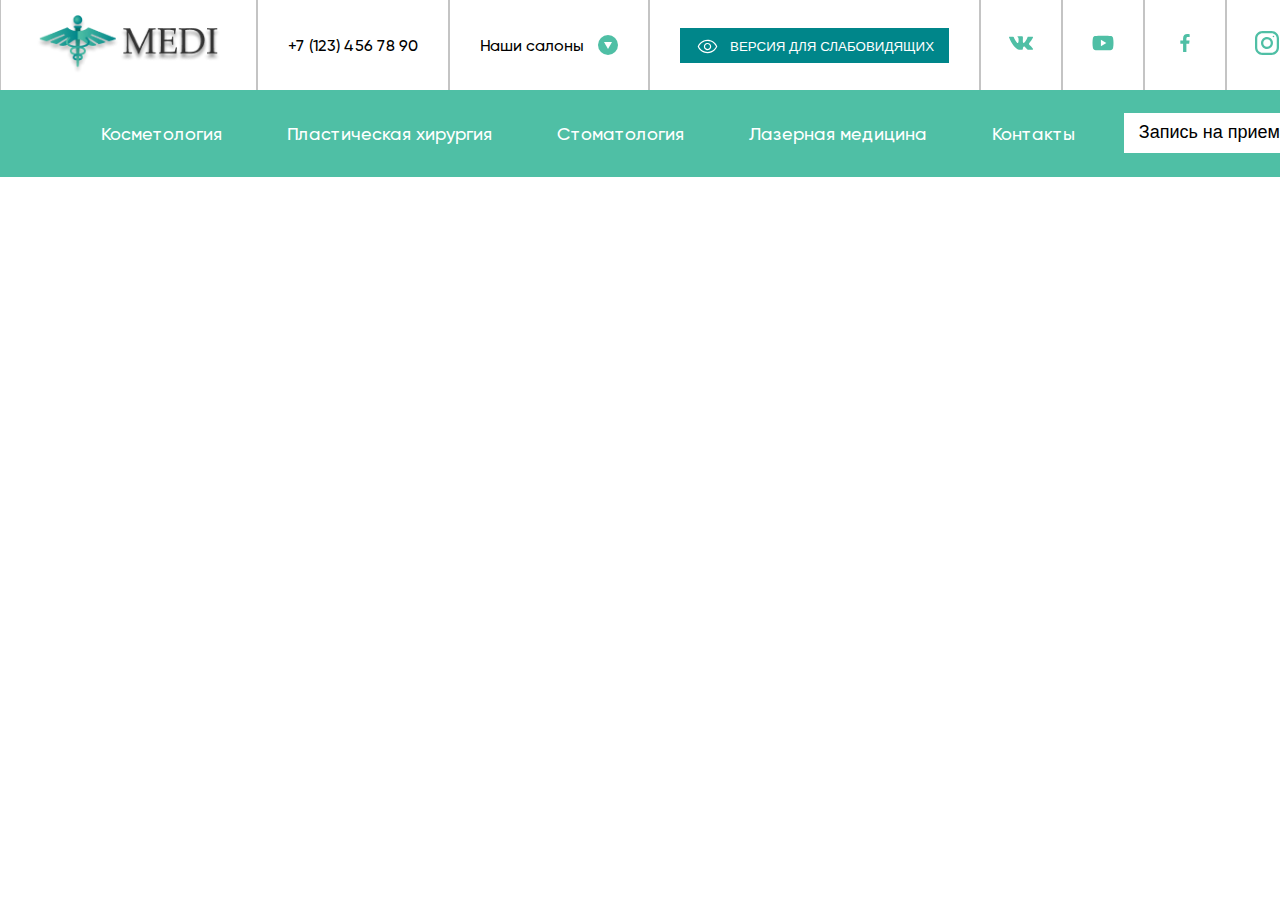
==== index.html @ acc32a77 "nav-bar" ====
<!DOCTYPE html>
<html lang="en">

<head>
  <meta charset="UTF-8">
  <meta http-equiv="X-UA-Compatible" content="IE=edge">
  <meta name="viewport" content="width=device-width, initial-scale=1.0">
  <title>Medi</title>
  <link rel="stylesheet" href="./css/style.css">
  <link rel="stylesheet" href="./css/fonts.css">
</head>

<body>
  <header class="header">
    <div class="container">
      <img src="./img/logo.png" alt="medi-logo" class="logo">
    </div>
    <div class="container contacts">
      <p class="text-header">+7 (123) 456 78 90</p>
    </div>
    <div class="container loc ">
      <p class="text-header"><a href="#"> Наши салоны</a></p>
      <div class="location-contatiner">
        <!-- <img src="./img/location.svg" alt="location" class="location" width="8" height="7"> -->
      </div>
    </div>
    <div class="container eye-helper">
      <button class="button-helper"> 
          <span class="button-text"> ВЕРСИЯ ДЛЯ СЛАБОВИДЯЩИХ</span>
        <img src="./img/eye.svg" alt="eye" class="eye" width="25px" height="17px">
      </button>
    </div>
    <div class="container social-club">
      <a href="#" class="social-link"> 
        <img src="./img/vk.svg" alt="vk-logo" class="vk">
      </a>
    </div>
    <div class="container social-club">
      <a href="#" class="social-link"><img src="./img/youtube.svg" alt="youtube-logo" class="youtube">
      </a>
    </div>
    <div class="container social-club">
    <a href="#" class="social-link"> 
      <img src="./img/facebook.svg" alt="facebook-logo" class="facebook">
    </a>
    </div>
    <div class="container social-club">
    <a href="#" class="social-link"> 
      <img src="./img/instagram.svg " alt="instagram-logo" class="instagram">
    </a>
    </div>
  </header>
  <!--header-->
  <main class="main">
    <section class="info-screen">
      <div class="nav">
        <ul class="nav-bar">
          <li class="nav-item"><a href="" >Косметология</a></li>
          <li class="nav-item"><a href="" >Пластическая хирургия</a></li>
          <li class="nav-item"><a href="" >Стоматология</a></li>
          <li class="nav-item"><a href="" >Лазерная медицина</a></li>
          <li class="nav-item"><a href="" >Контакты</a></li>
        </ul>
        <button class="btn btn-nav-text">Запись на прием</button>
      </div>
    </section>
  </main>
  <!--main-->
</body>
</html>
---- css/style.css ----
body {

  font-family: 'Gilroy-Medium', sans-serif;
  margin: 0 auto;
}

.header {
  display: flex;
  width: 1295px;
  padding: 0;
  margin: 0 auto;
  height: 90px;
}


.container {
  border-left: 1px solid #C4C4C4;
  border-right: 1px solid #C4C4C4;
  display: flex;
  align-items: center;
}

.logo {
  max-width: 185px;
  height: auto;
  margin: 17px 35px;
}

.contacts {
  display: flex;
  padding: 0 30px;
}

.loc {
  display: grid;
  grid-template-columns: 3fr 1fr;
  gap: 15px;
  padding: 0 30px;

}

.location-contatiner {
  border-radius: 50%;
  padding: 10px;
  width: 0;
  /* background-color:#4FBFA5; */
  background: url("../img/location.svg") no-repeat 50% 50%,
    #4FBFA5;
}

.button-helper {
  display: flex;
  align-items: center;
  background-color: #00868A;
  border: none;
  padding: 10px 15px;
  padding-bottom: 8px;
  margin: 0;
  cursor: pointer;
}

.eye-helper {
  padding: 0 30px;
}

.eye {
  order: -1;
  margin-right: 10px;
}

.social-club {
  padding: 0 28px;
}

.text-header {
  font-size: 16px;
  line-height: 19px;
  white-space: nowrap;
}

.button-text{
  color:white;
  white-space: nowrap;
}

.text-header a{
  text-decoration: none;
  color:black;
}
/*header-end*/


.info-screen{
    width:1295px;
    margin:0 auto;
}
.main{
  background-color: #4FBFA5;
}
.nav{
  display:flex;
  padding:0;
  justify-content: space-between;
  padding-top:23px;
  padding-bottom: 24px;
  align-items:center;
}

.nav-bar{
  display:flex;
margin:0;
  list-style: none;
}

.nav-item:not(:last-child){
  margin-right:65px;
}
.nav-item:first-child {
  margin-left: 61px;
}

.nav-item  a{
  text-decoration: none;
  font-size: 18px;
  line-height: 150%;
  color:white;
}

.btn{
  border:none;
  background-color:white;
  cursor: pointer;
}
.btn-nav-text{
  font-size: 18px;
  line-height: 21px;
  color:black;
  padding: 10px 15px;
  padding-top:9px;
}
---- css/fonts.css ----
@font-face {
  font-family: 'Gilroy-Medium';
  src: url('../fonts/GilroyMedium/gilroy-medium.eot');
  /* IE 9 Compatibility Mode */
  src: url('../fonts/GilroyMedium/gilroy-medium.eot?#iefix') format('embedded-opentype'),
    /* IE < 9 */
    url('../fonts/GilroyMedium/gilroy-medium.woff2') format('woff2'),
    /* Super Modern Browsers */
    url('../fonts/GilroyMedium/gilroy-medium.woff') format('woff'),
    /* Firefox >= 3.6, any other modern browser */
    url('../fonts/GilroyMedium/gilroy-medium.ttf') format('truetype'),
    /* Safari, Android, iOS */
    url('../fonts/GilroyMedium/gilroy-medium.svg#gilroy-medium') format('svg');
  /* Chrome < 4, Legacy iOS */
  font-weight: 500;
    font-style: normal;

}

@font-face {
  font-family: 'Gilroy-Bold';
  src: url('../fonts/GilroyBold/gilroy-bold.eot');
  /* IE 9 Compatibility Mode */
  src: url('../fonts/GilroyBold.eot?#iefix') format('embedded-opentype'),
    /* IE < 9 */
    url('../fonts/GilroyBold/gilroy-bold.woff2') format('woff2'),
    /* Super Modern Browsers */
    url('../fonts/GilroyBold/gilroy-bold.woff') format('woff'),
    /* Firefox >= 3.6, any other modern browser */
    url('../fonts/GilroyBold/gilroy-bold.ttf') format('truetype'),
    /* Safari, Android, iOS */
    url('../fonts/GilroyBold/gilroy-bold.svg#gilroy-bold') format('svg');
  /* Chrome < 4, Legacy iOS */
  font-weight: 700;
  font-style: normal;

}

@font-face {
  font-family: 'Gilroy-Regular';
  src: url('../fonts/GilroyRegular/gilroy-regular.eot');
  /* IE 9 Compatibility Mode */
  src: url('../fonts/GilroyRegular/gilroy-regular.eot?#iefix') format('embedded-opentype'),
    /* IE < 9 */
    url('../fonts/GilroyRegular/gilroy-regular.woff2') format('woff2'),
    /* Super Modern Browsers */
    url('../fonts/GilroyRegular/gilroy-regular.woff') format('woff'),
    /* Firefox >= 3.6, any other modern browser */
    url('../fonts/GilroyRegular/gilroy-regular.ttf') format('truetype'),
    /* Safari, Android, iOS */
    url('../fonts/GilroyRegular/gilroy-regular.svg#gilroy-regular') format('svg');
  /* Chrome < 4, Legacy iOS */
 
}
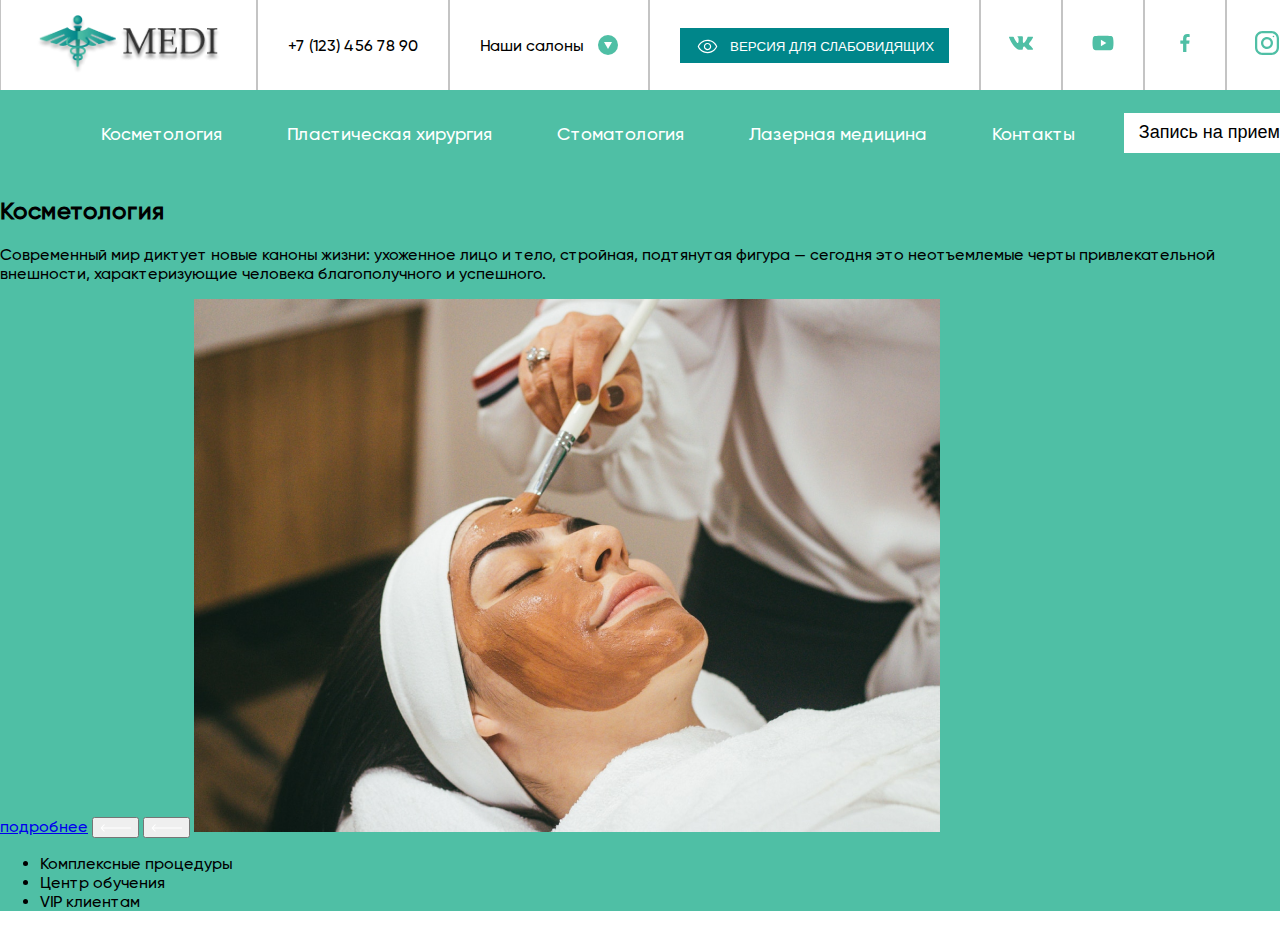
==== commit fa624de9: "разметка info" ====
--- a/index.html
+++ b/index.html
@@ -50,7 +50,7 @@
     </a>
     </div>
   </header>
-  <!--header-->
+  <!--/header-->
   <main class="main">
     <section class="info-screen">
       <div class="nav">
@@ -63,8 +63,31 @@
         </ul>
         <button class="btn btn-nav-text">Запись на прием</button>
       </div>
+      <!-- /nav -->
+      <div class="medi-info">
+        <h2 class="title">
+          Косметология
+        </h2>
+        <p class="medi-info-text">
+          Современный мир диктует новые каноны жизни: ухоженное лицо и тело, стройная, подтянутая фигура — сегодня это
+          неотъемлемые черты привлекательной внешности, характеризующие человека благополучного и успешного.
+        </p>
+        <a href="#" class="more-info">подробнее</a>
+        <button class="btn-next">
+          <img src="./img/arrow.svg" alt="" class="arrow">
+        </button>
+        <button class="btn-back">
+          <img src="./img/arrow.svg" alt="" class="arrow">
+        </button>
+        <img src="./img/services.png" alt="" class="services-logo">
+        <ul class="madi-info">
+          <li>Комплексные процедуры</li>
+          <li>Центр обучения</li>
+          <li>VIP клиентам</li>
+        </ul>
+      </div>
     </section>
   </main>
-  <!--main-->
+  <!--/main-->
 </body>
 </html>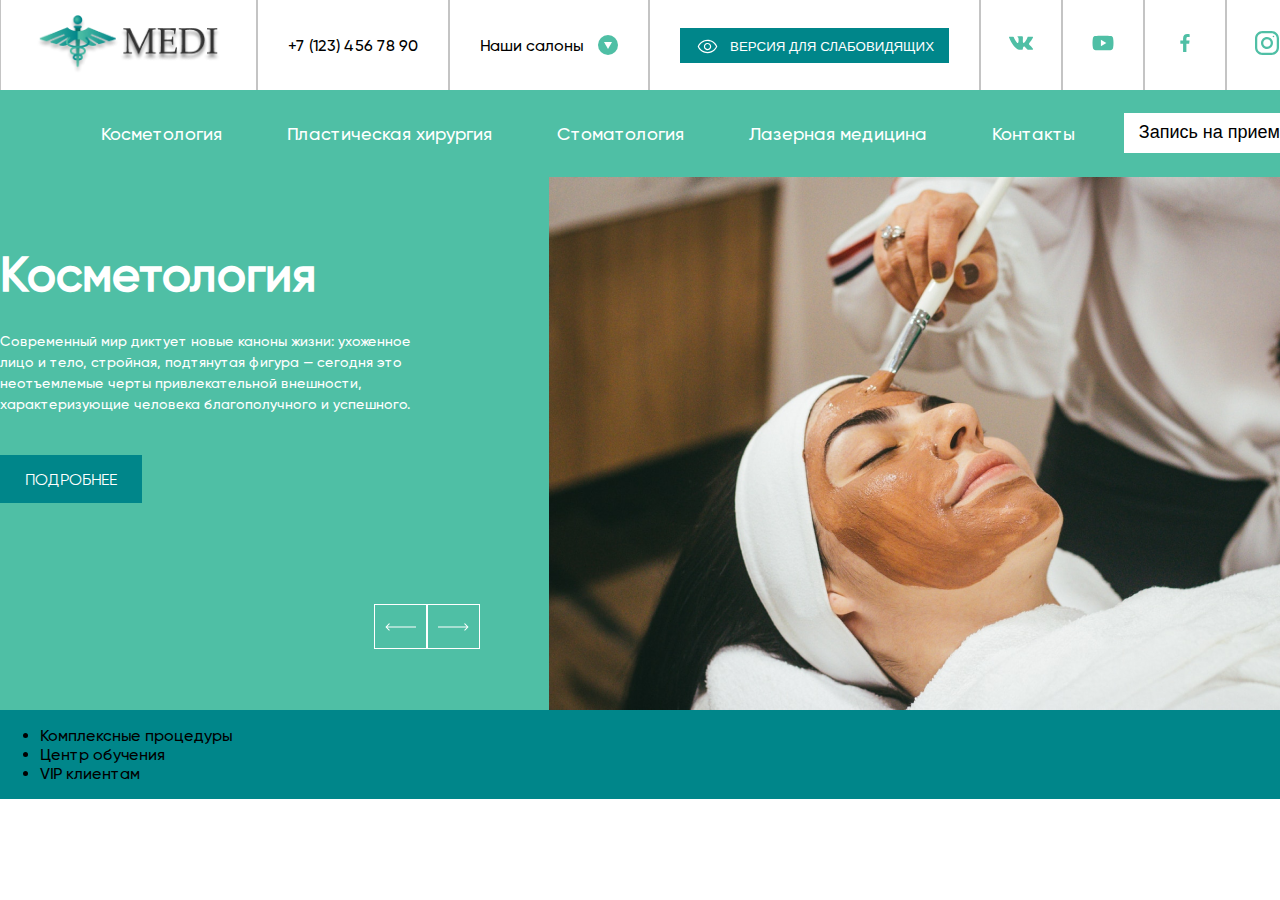
==== commit cc39256a: "main-info" ====
--- a/index.html
+++ b/index.html
@@ -65,26 +65,32 @@
       </div>
       <!-- /nav -->
       <div class="medi-info">
-        <h2 class="title">
+        <div class="medi-info-container">
+          <h2 class="title">
           Косметология
-        </h2>
-        <p class="medi-info-text">
-          Современный мир диктует новые каноны жизни: ухоженное лицо и тело, стройная, подтянутая фигура — сегодня это
-          неотъемлемые черты привлекательной внешности, характеризующие человека благополучного и успешного.
-        </p>
-        <a href="#" class="more-info">подробнее</a>
-        <button class="btn-next">
-          <img src="./img/arrow.svg" alt="" class="arrow">
-        </button>
-        <button class="btn-back">
-          <img src="./img/arrow.svg" alt="" class="arrow">
-        </button>
-        <img src="./img/services.png" alt="" class="services-logo">
-        <ul class="madi-info">
+          </h2>
+          <p class="medi-info-text">
+            Современный мир диктует новые каноны жизни: ухоженное лицо и тело, стройная, подтянутая фигура — сегодня это
+           неотъемлемые черты привлекательной внешности, характеризующие человека благополучного и успешного.
+          </p>
+         <a href="#" class="more-info">подробнее</a>
+          <button class="button btn-next">
+            <img src="./img/arrow.svg" alt="" class="next" >
+          </button>
+          <button class="button btn-back">
+            <img src="./img/arrow.svg" alt="" class="back">
+          </button>
+        </div>
+        <div class="img-container">
+         <img src="./img/services.png" alt="" class="services-logo">
+        </div>
+        <div class="about">
+        <ul class="info-list">
           <li>Комплексные процедуры</li>
           <li>Центр обучения</li>
           <li>VIP клиентам</li>
         </ul>
+        </div>
       </div>
     </section>
   </main>
--- a/css/style.css
+++ b/css/style.css
@@ -137,4 +137,67 @@
   color:black;
   padding: 10px 15px;
   padding-top:9px;
+}
+/* nav-end */
+.medi-info{
+display:grid;
+grid-template-columns: 5fr 7fr;
+column-gap: 0;
+}
+
+.medi-info-container{
+align-self: center;
+color:#fff;
+}
+.title {
+  font-size: 48px;
+  line-height: 150%; 
+  margin:0;
+  margin-bottom: 20px;
+}
+
+.medi-info-text{
+  margin: 0;
+  font-size: 14px;
+  line-height: 150%;
+  margin-bottom: 55px;
+  max-width: 416px;
+}
+
+.more-info{
+
+  text-transform:uppercase;
+  align-items: center;
+  padding: 15px 25px 14px;
+  background-color:#00868A;
+  text-decoration: none;
+  color:#fff;
+  font-family: 'Gilroy-Regular',
+    sans-serif;
+}
+.next{
+  transform: rotate(180deg);
+ 
+}
+
+.services-logo{
+float: right;
+ 
+}
+.about{
+  background-color: #00868A;
+  grid-column: span 2;
+}
+
+.button{
+  background-color:#4FBFA5;
+  border:1px solid white;
+  padding:14px 10px ;
+  float:right;
+  align-self:bottom;
+  margin-top:134px;
+}
+
+.btn-next {
+  margin-right: 60px;
 }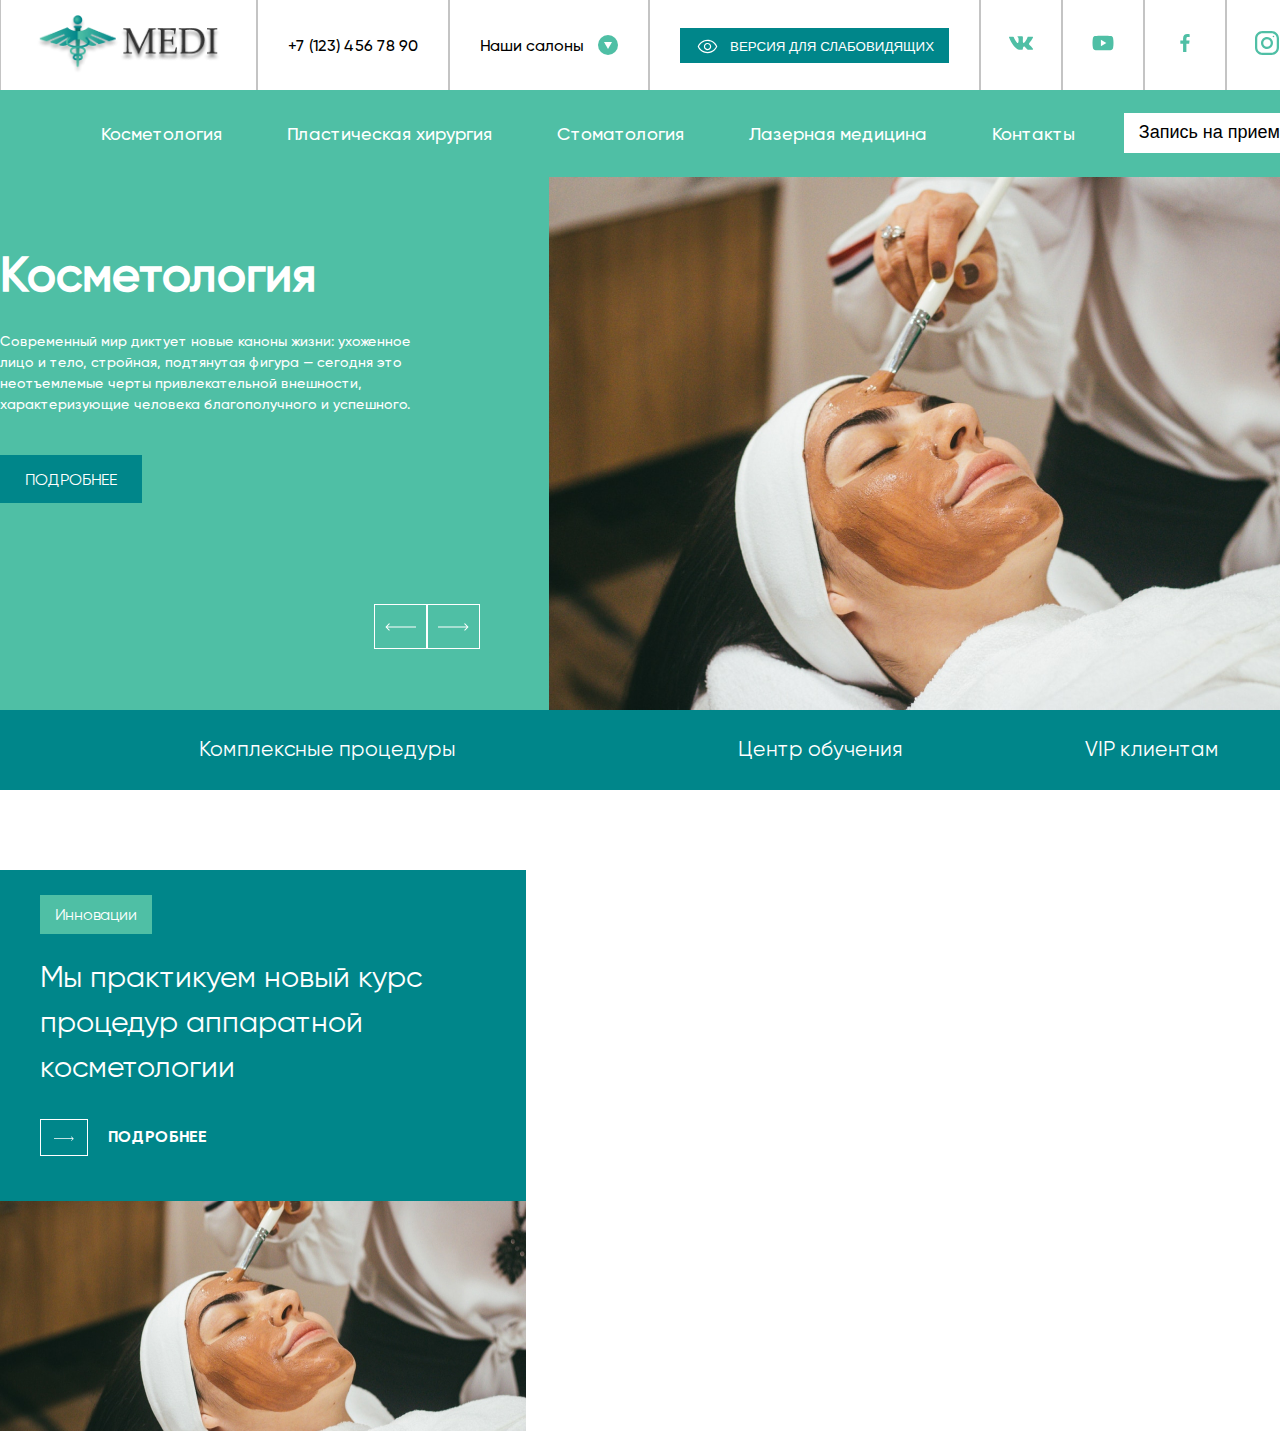
==== commit 9def712a: "inovation-block" ====
--- a/index.html
+++ b/index.html
@@ -85,12 +85,40 @@
          <img src="./img/services.png" alt="" class="services-logo">
         </div>
         <div class="about">
-        <ul class="info-list">
-          <li>Комплексные процедуры</li>
-          <li>Центр обучения</li>
-          <li>VIP клиентам</li>
-        </ul>
+        <div class="info-list procedure">
+          <a href=""> Комплексные процедуры</a>
         </div>
+        <div class="info-list learn">
+          <a href=""> Центр обучения</a>
+        </div>
+        <div class="info-list vip">
+          <a href=""> VIP клиентам</a>
+        </div>
+        </div>
+      </div>
+    </section>
+    <!--/inf-screen  -->
+    <section class="inovations-news">
+      <div class="inovations-container">
+        <div class="inovations">
+            <span class="sticker">Инновации</span>
+            <p>Мы практикуем новый курс процедур аппаратной косметологии</p>
+            <div class="more">
+            <button>
+                  <img src="./img/arrow.svg" alt="" class="next" width="20px">
+            </button>
+            <a href="">Подробнее</a>
+            </div>
+           <img src="./img/innovations.jpg" alt="services" class="img-service">
+         
+        </div>
+        <div class="sertificats">
+
+        </div>
+      </div>
+      <!-- /inv-container -->
+      <div class="news">
+
       </div>
     </section>
   </main>
--- a/css/style.css
+++ b/css/style.css
@@ -91,8 +91,8 @@
 
 
 .info-screen{
-    width:1295px;
-    margin:0 auto;
+  width:1295px;
+  margin:0 auto;
 }
 .main{
   background-color: #4FBFA5;
@@ -108,7 +108,7 @@
 
 .nav-bar{
   display:flex;
-margin:0;
+  margin:0;
   list-style: none;
 }
 
@@ -140,14 +140,14 @@
 }
 /* nav-end */
 .medi-info{
-display:grid;
-grid-template-columns: 5fr 7fr;
-column-gap: 0;
+  display:grid;
+  grid-template-columns: 5fr 7fr;
+  column-gap: 0;
 }
 
 .medi-info-container{
-align-self: center;
-color:#fff;
+  align-self: center;
+  color:#fff;
 }
 .title {
   font-size: 48px;
@@ -165,28 +165,21 @@
 }
 
 .more-info{
-
   text-transform:uppercase;
   align-items: center;
   padding: 15px 25px 14px;
   background-color:#00868A;
   text-decoration: none;
   color:#fff;
-  font-family: 'Gilroy-Regular',
-    sans-serif;
+  font-family: 'Gilroy-Regular',sans-serif;
 }
 .next{
   transform: rotate(180deg);
- 
+  
 }
 
 .services-logo{
-float: right;
- 
-}
-.about{
-  background-color: #00868A;
-  grid-column: span 2;
+  float: right;
 }
 
 .button{
@@ -196,8 +189,108 @@
   float:right;
   align-self:bottom;
   margin-top:134px;
+  cursor: pointer;
 }
 
 .btn-next {
   margin-right: 60px;
-}+}
+
+.about {
+  display: flex;
+  background-color: #00868A;
+  grid-column: span 2;
+  justify-content: space-between;
+}
+
+.procedure{
+  padding:24px 199px;
+}
+.learn{
+padding: 24px 83px;
+}
+
+.vip{
+padding: 24px 99px;
+}
+
+.info-list>a{
+  font-family: 'Gilroy-Regular',sans-serif;
+  white-space: nowrap;
+  font-size: 21px;
+  line-height: 150%;
+  color:#fff;
+  text-decoration: none;
+  cursor: pointer;
+}
+
+.info-list:hover{
+  
+  background-color:#4FBFA5;
+}
+/* /medi-info */
+
+.inovations-news{
+  background-color:#fff
+}
+
+.inovations-container{
+  width: 1295px;
+  margin: 0 auto;
+  padding-top: 80px;
+  display: flex;
+}
+
+.inovations{
+  background-color:#00868A;
+  display: block;
+  padding-top: 35px;
+  font-family: 'Gilroy-Regular',sans-serif;
+  max-width: 526px;
+  margin:0;
+ 
+}
+
+.sticker{
+  margin-top: 35px;
+  margin-left: 40px;
+  padding:10px 15px;
+  background-color:#4FBFA5;
+  color: white
+}
+.inovations>p{
+  max-width:485px;
+  color: white;
+  font-size: 30px;
+  line-height: 150%;
+  margin-left: 40px;
+}
+.more {
+  display: flex;
+}
+
+.more>button{
+  background-color: inherit;
+
+  border:1px solid white;
+  margin-left: 40px;
+  padding: 10px 13px;
+  cursor: pointer;
+}
+
+.more>a{
+  margin:auto;
+  margin-left:20px;
+  text-transform: uppercase;
+  color:white;
+  font-size: 16px;
+  line-height: 150%;
+  font-family: 'Gilroy-Bold',sans-serif;
+  text-decoration: none;
+}
+
+.img-service{
+  display: flex;
+  margin-top:45px;
+ justify-content: flex-end;
+}
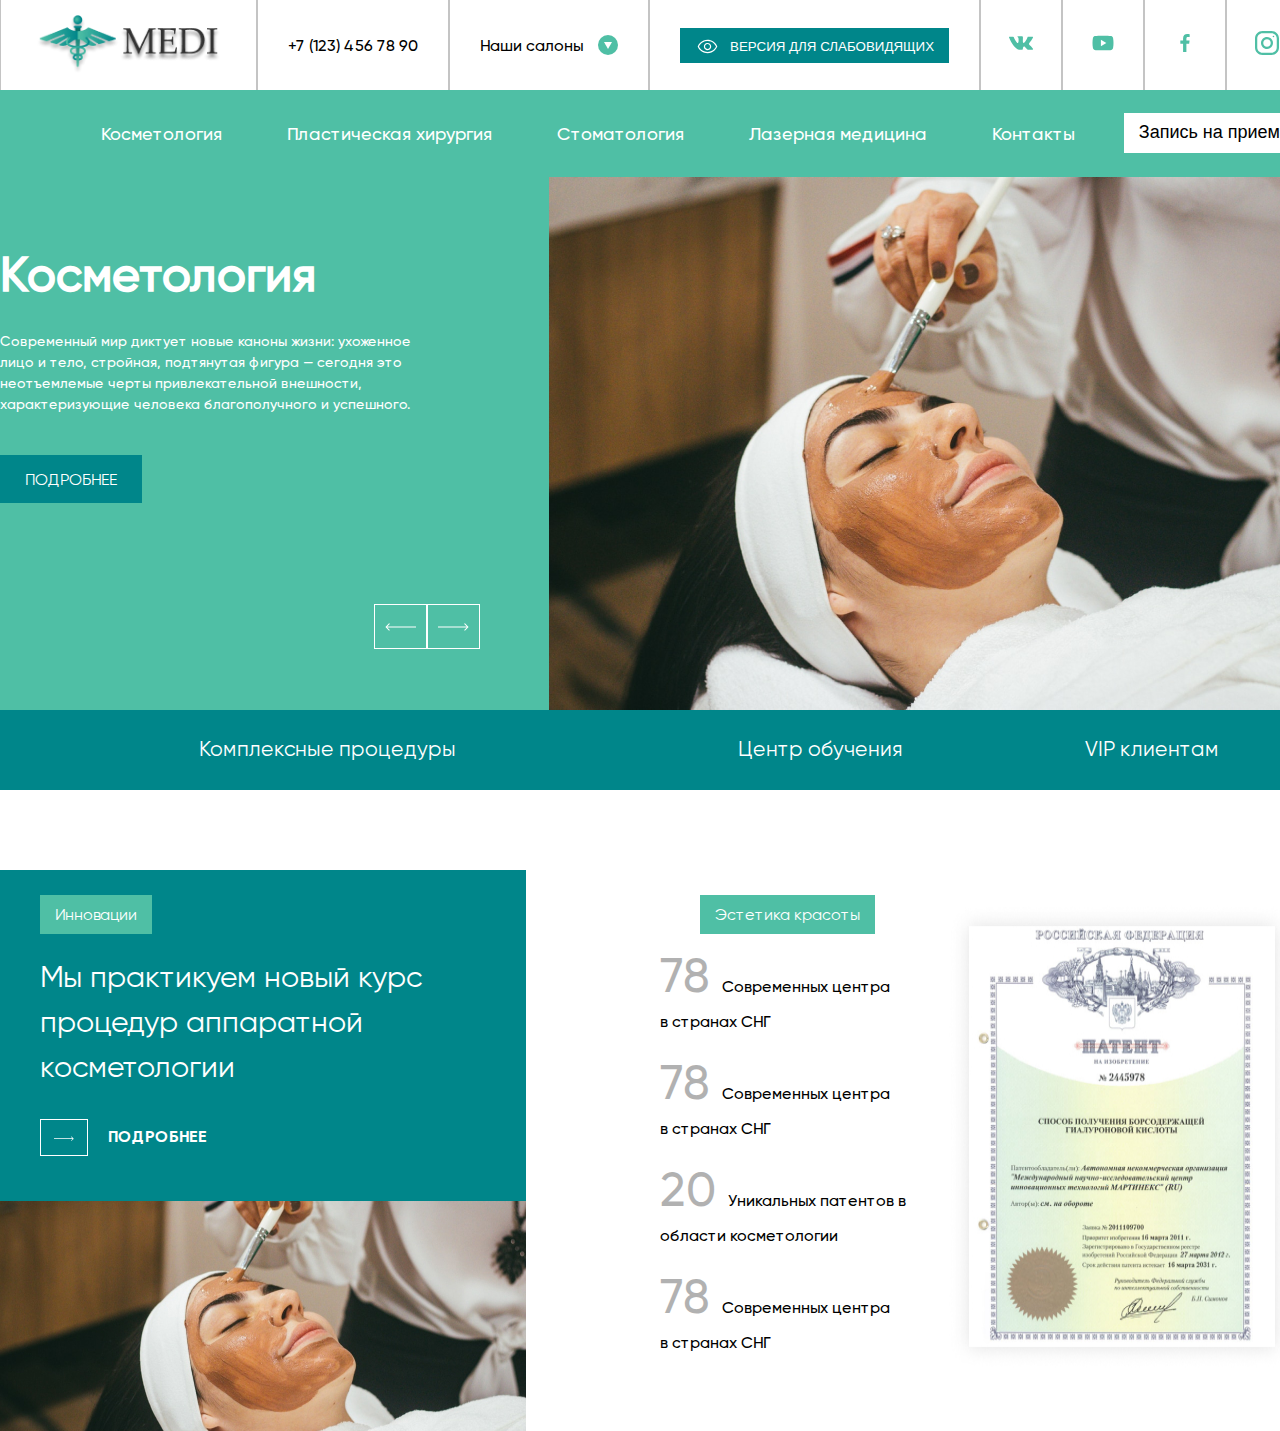
==== commit e330672f: "sertificat" ====
--- a/index.html
+++ b/index.html
@@ -110,15 +110,46 @@
             <a href="">Подробнее</a>
             </div>
            <img src="./img/innovations.jpg" alt="services" class="img-service">
-         
         </div>
         <div class="sertificats">
-
+          <div class="sertificats-container">
+            <div class="stf-info">
+              <span class="sticker">
+                Эстетика красоты
+              </span>
+              <p>
+                <span class="cnt">
+                  78
+                </span>
+                Современных центра<br> в странах СНГ
+              </p>
+              <p>
+                <span class="cnt">
+                  78
+                </span>
+                Современных центра<br> в странах СНГ
+              </p>
+              <p>
+                <span class="cnt">
+                  20
+                </span>
+                Уникальных патентов
+                в области косметологии
+              </p>
+              <p>
+                <span class="cnt">
+                  78
+                </span>
+                Современных центра<br> в странах СНГ
+              </p>
+              </div>
+              <img src="./img/sertificat.jpg" alt="sertificat" class="sertificat">
+          </div>
         </div>
       </div>
       <!-- /inv-container -->
       <div class="news">
-
+          
       </div>
     </section>
   </main>
--- a/css/style.css
+++ b/css/style.css
@@ -256,7 +256,8 @@
   margin-left: 40px;
   padding:10px 15px;
   background-color:#4FBFA5;
-  color: white
+  color: white;
+  font-family: 'Gilroy-Regular', sans-serif;
 }
 .inovations>p{
   max-width:485px;
@@ -271,7 +272,6 @@
 
 .more>button{
   background-color: inherit;
-
   border:1px solid white;
   margin-left: 40px;
   padding: 10px 13px;
@@ -292,5 +292,22 @@
 .img-service{
   display: flex;
   margin-top:45px;
- justify-content: flex-end;
-}
+  justify-content: flex-end;
+}
+
+.sertificats-container{
+  display: flex;
+  margin-left: 134px;
+  padding-top: 35px;
+}
+
+.cnt{
+  font-size: 48px;
+  line-height: 150%;
+  color: #000000;
+  opacity: 0.3;
+}
+
+.sertificat{
+ 
+}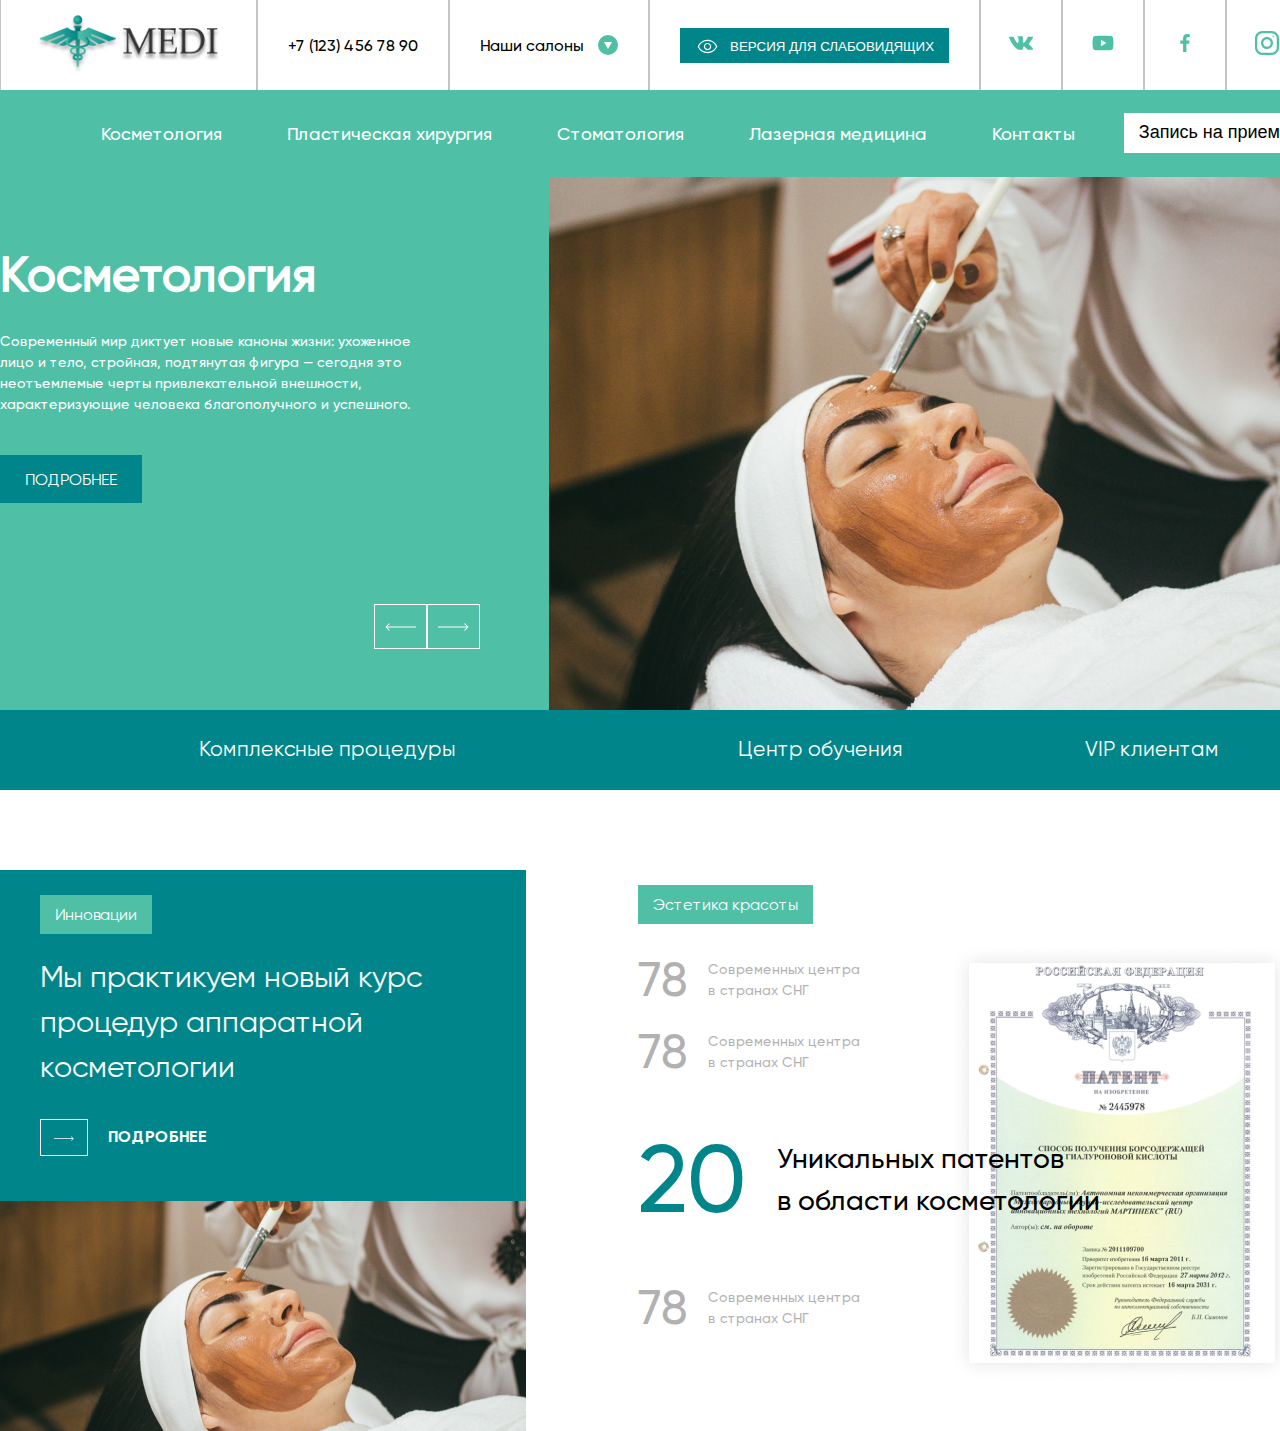
==== commit 490bc78e: "sertificat-end" ====
--- a/index.html
+++ b/index.html
@@ -114,36 +114,36 @@
         <div class="sertificats">
           <div class="sertificats-container">
             <div class="stf-info">
-              <span class="sticker">
+              <span class="sticker s-two">
                 Эстетика красоты
               </span>
-              <p>
+              <div class="stf-info-text first">
                 <span class="cnt">
                   78
                 </span>
-                Современных центра<br> в странах СНГ
-              </p>
-              <p>
+               <p class="text"> Современных центра<br> в странах СНГ</p>
+              </div>
+              <div class="stf-info-text">
                 <span class="cnt">
                   78
                 </span>
-                Современных центра<br> в странах СНГ
-              </p>
-              <p>
-                <span class="cnt">
-                  20
+                <p class="text"> Современных центра<br> в странах СНГ</p>
+              </div>
+              <div class="stf-info-text main-num">
+                <span class="cnt-main">
+                 20
                 </span>
-                Уникальных патентов
-                в области косметологии
-              </p>
-              <p>
-                <span class="cnt">
-                  78
-                </span>
-                Современных центра<br> в странах СНГ
-              </p>
+                <p class="main-text"> Уникальных патентов<br>
+                в области косметологии</p>
               </div>
-              <img src="./img/sertificat.jpg" alt="sertificat" class="sertificat">
+                <div class="stf-info-text">
+                  <span class="cnt">
+                    78
+                  </span>
+                  <p class="text"> Современных центра<br> в странах СНГ</p>
+                </div>
+              
+              </div>
           </div>
         </div>
       </div>
--- a/css/style.css
+++ b/css/style.css
@@ -239,6 +239,7 @@
   margin: 0 auto;
   padding-top: 80px;
   display: flex;
+  justify-content: space-between;
 }
 
 .inovations{
@@ -294,11 +295,23 @@
   margin-top:45px;
   justify-content: flex-end;
 }
+.sertificats{
+  display:flex;
+ 
+}
 
 .sertificats-container{
   display: flex;
-  margin-left: 134px;
-  padding-top: 35px;
+  margin-top: 25px;
+  background-image: url(/img/sertificat.jpg);
+  background-repeat: no-repeat;
+  background-position: right;
+  padding-right: 195px;
+  
+}
+
+.s-two{
+  margin: 0;
 }
 
 .cnt{
@@ -306,8 +319,37 @@
   line-height: 150%;
   color: #000000;
   opacity: 0.3;
-}
-
-.sertificat{
- 
-}+  margin-right: 20px;
+}
+
+.first{
+ margin-top: 30px;
+}
+.stf-info-text{
+ display: flex;
+ align-items:center;
+}
+
+.text{
+  font-size: 14px;
+  line-height: 150%;
+  color: #000000;
+  opacity: 0.3;
+}
+
+.cnt-main{
+  font-size: 96px;
+  line-height: 150%;
+  color: #00868A;
+  margin-right: 30px;
+}
+
+.main-text{
+  font-size: 28px;
+  line-height: 150%;
+  color: #000000;
+}
+.main-num{
+  margin:20px 0;
+}
+
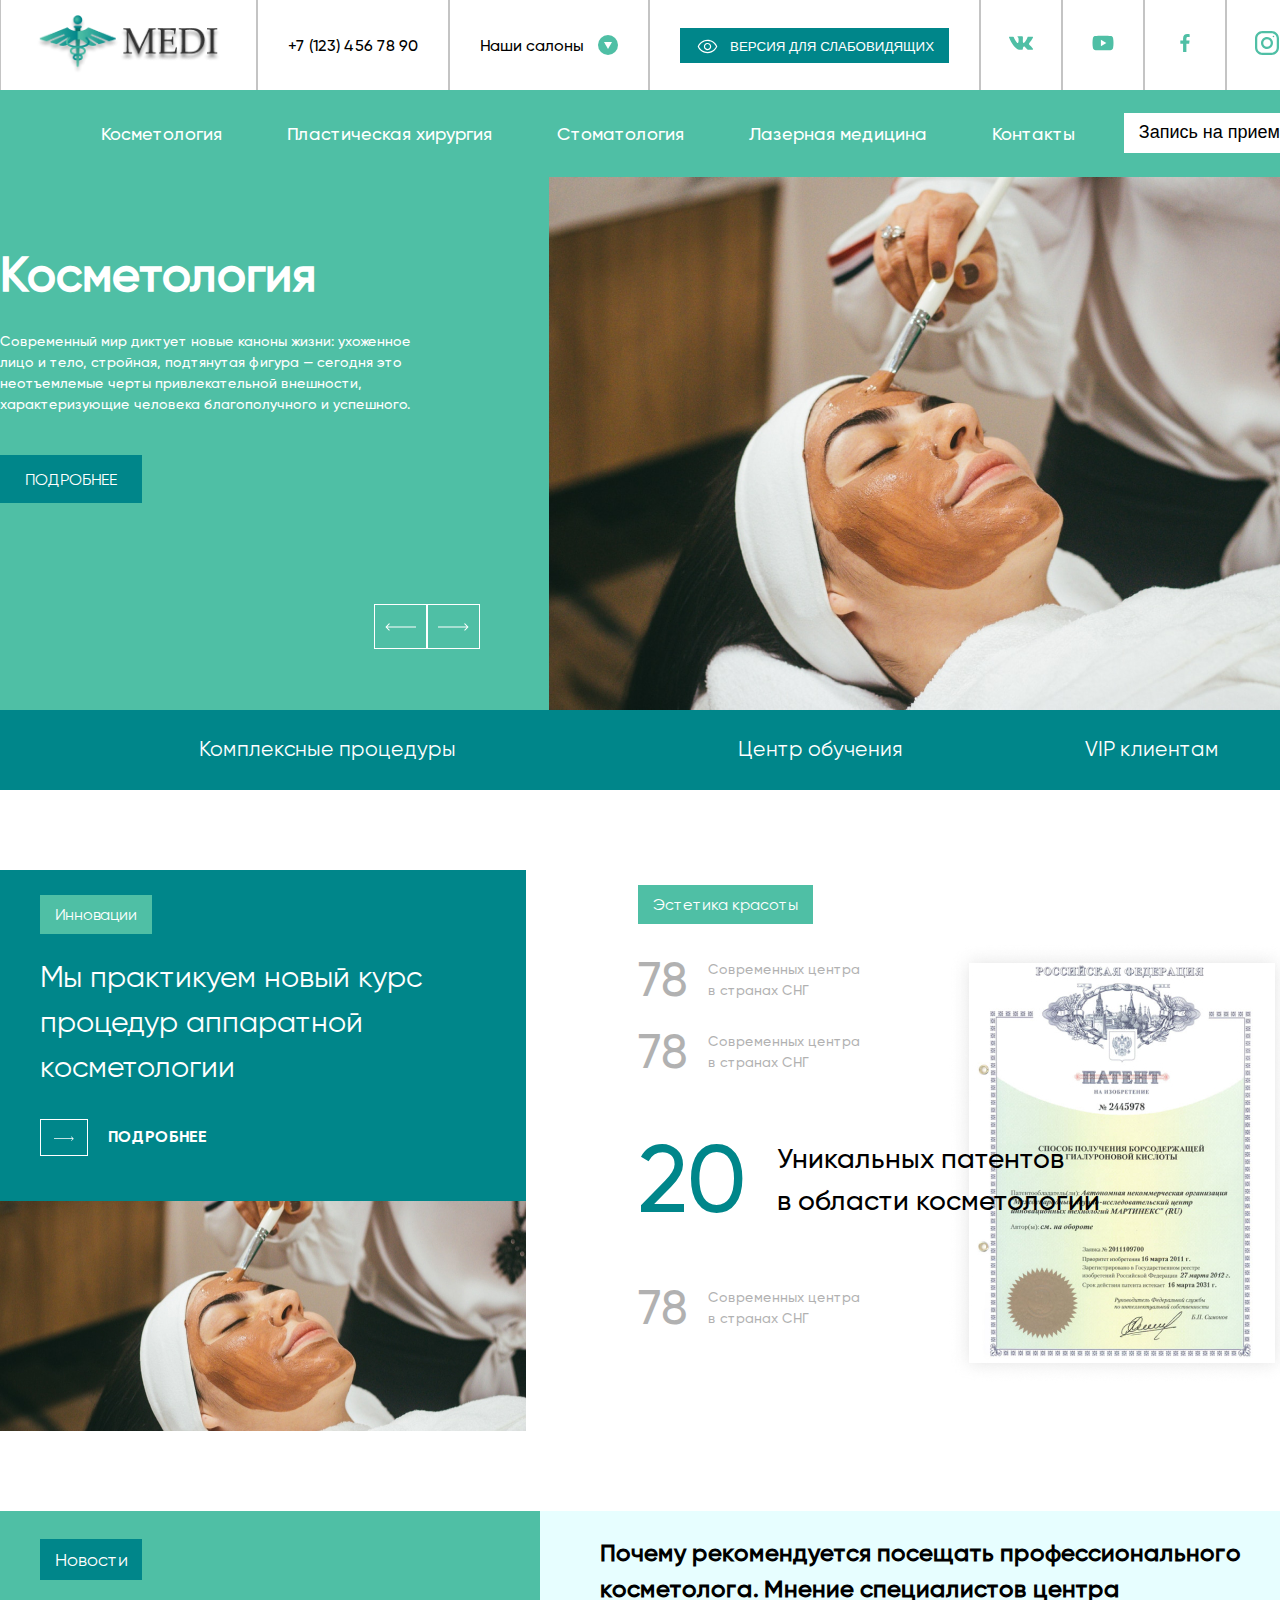
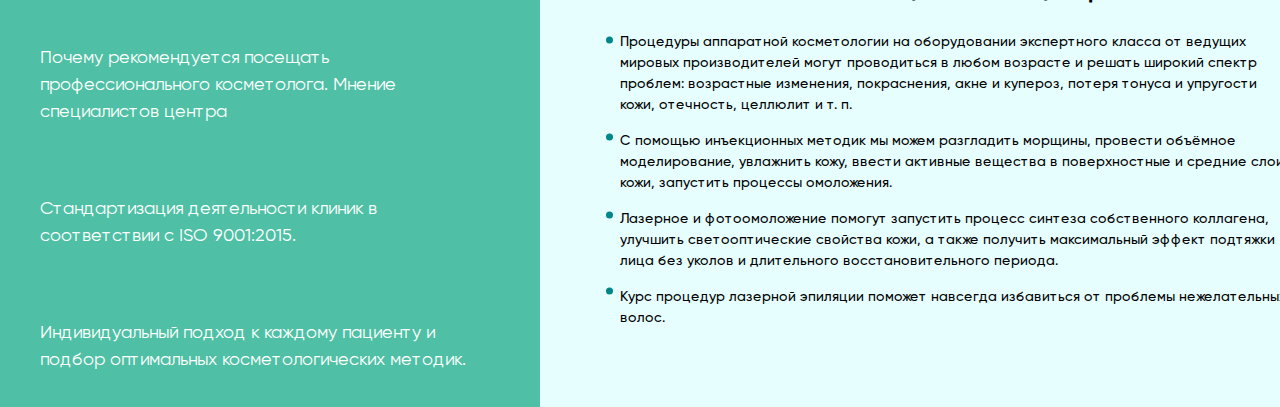
==== commit 57e3b179: "news-end" ====
--- a/index.html
+++ b/index.html
@@ -142,14 +142,49 @@
                   </span>
                   <p class="text"> Современных центра<br> в странах СНГ</p>
                 </div>
-              
               </div>
           </div>
         </div>
       </div>
       <!-- /inv-container -->
       <div class="news">
-          
+        <div class="news-container">
+          <ul class="news-content">
+            <li class="news-content-item">
+              <span>Новости</span>
+            </li>
+            <li class="news-content-item">
+              Почему рекомендуется посещать профессионального косметолога. Мнение специалистов центра</li>
+            <li class="news-content-item">
+              Стандартизация деятельности клиник в соответствии с ISO 9001:2015.
+            </li>
+            <li class="news-content-item">
+              Индивидуальный подход к каждому пациенту и подбор оптимальных косметологических методик.
+            </li>
+          </ul>
+        </div>
+        <div class="news-content-block-1">
+          <h3>Почему рекомендуется посещать профессионального косметолога. Мнение специалистов центра</h3>
+          <ul class="block-1-content">
+            <li>
+              Процедуры аппаратной косметологии на оборудовании экспертного класса от ведущих мировых производителей могут проводиться
+            в любом возрасте и решать широкий спектр проблем: возрастные изменения, покраснения, акне и купероз, потеря тонуса и
+            упругости кожи, отечность, целлюлит и т. п. 
+            </li>
+            <li>
+              С помощью инъекционных методик мы можем разгладить морщины, провести
+            объёмное моделирование, увлажнить кожу, ввести активные вещества в поверхностные и средние слои кожи, запустить процессы
+            омоложения. 
+            </li>
+            <li>
+              Лазерное и фотоомоложение помогут запустить процесс синтеза собственного коллагена, улучшить светооптические
+            свойства кожи, а также получить максимальный эффект подтяжки лица без уколов и длительного восстановительного периода.
+            </li>
+            <li>
+              Курс процедур лазерной эпиляции поможет навсегда избавиться от проблемы нежелательных волос.
+            </li>
+          </ul>
+        </div>
       </div>
     </section>
   </main>
--- a/css/style.css
+++ b/css/style.css
@@ -303,11 +303,10 @@
 .sertificats-container{
   display: flex;
   margin-top: 25px;
-  background-image: url(/img/sertificat.jpg);
+  background-image: url("../img/sertificat.jpg");
   background-repeat: no-repeat;
   background-position: right;
   padding-right: 195px;
-  
 }
 
 .s-two{
@@ -352,4 +351,87 @@
 .main-num{
   margin:20px 0;
 }
-
+/* /inv-container */
+
+.news{
+  width: 1295px;
+  margin: 0 auto;
+  display: grid;
+  grid-template-columns: 5fr 7fr;
+  margin-top: 80px;
+}
+
+.news-container{
+  background-color:#4FBFA5
+  
+}
+
+.news-content{
+  list-style: none;
+  margin:0;
+  padding:0;
+}
+
+.news-content-item{
+  padding:35px 40px;
+  color:white;
+  font-family: 'Gilroy-Regular', sans-serif;
+  font-size: 18px;
+  line-height: 150%;
+}
+
+.news-content-item>span{
+  background-color:#00868A;
+  padding:10px 15px;
+}
+.news-content-item:hover:not(:first-child){
+  background-color:#00868A;
+  cursor:pointer;
+}
+
+.news-content-block-1{
+  padding-left:60px;
+ background-color:hsla(182, 100%, 54%, 0.1)
+  
+}
+h3{
+  font-size: 24px;
+  line-height: 150%;
+  
+}
+
+.block-1-content{
+  list-style-type: none;
+  width: 100%;
+  margin: 0;
+  padding: 0;
+  box-sizing: border-box;
+  
+  
+}
+
+.block-1-content>li{
+  position: relative;
+  padding-left:3%;
+  font-size: 14px;
+  line-height: 150%;
+  padding-bottom: 15px;
+  font-weight: 500;
+  font-family: 'Gilroy-Medium', sans-serif;
+
+}
+
+.block-1-content>li::before {
+  font-size: 14px;
+  line-height: 150%;
+  font-weight: 500;
+  font-family: 'Gilroy-Medium', sans-serif;
+  content: "";
+  position: absolute;
+  top: 10%;
+  height: 0.5em;
+  width: 0.5em;
+  transform: translate(-200%, -50%);
+  border-radius: 50%;
+  background-color: #00868A;
+}
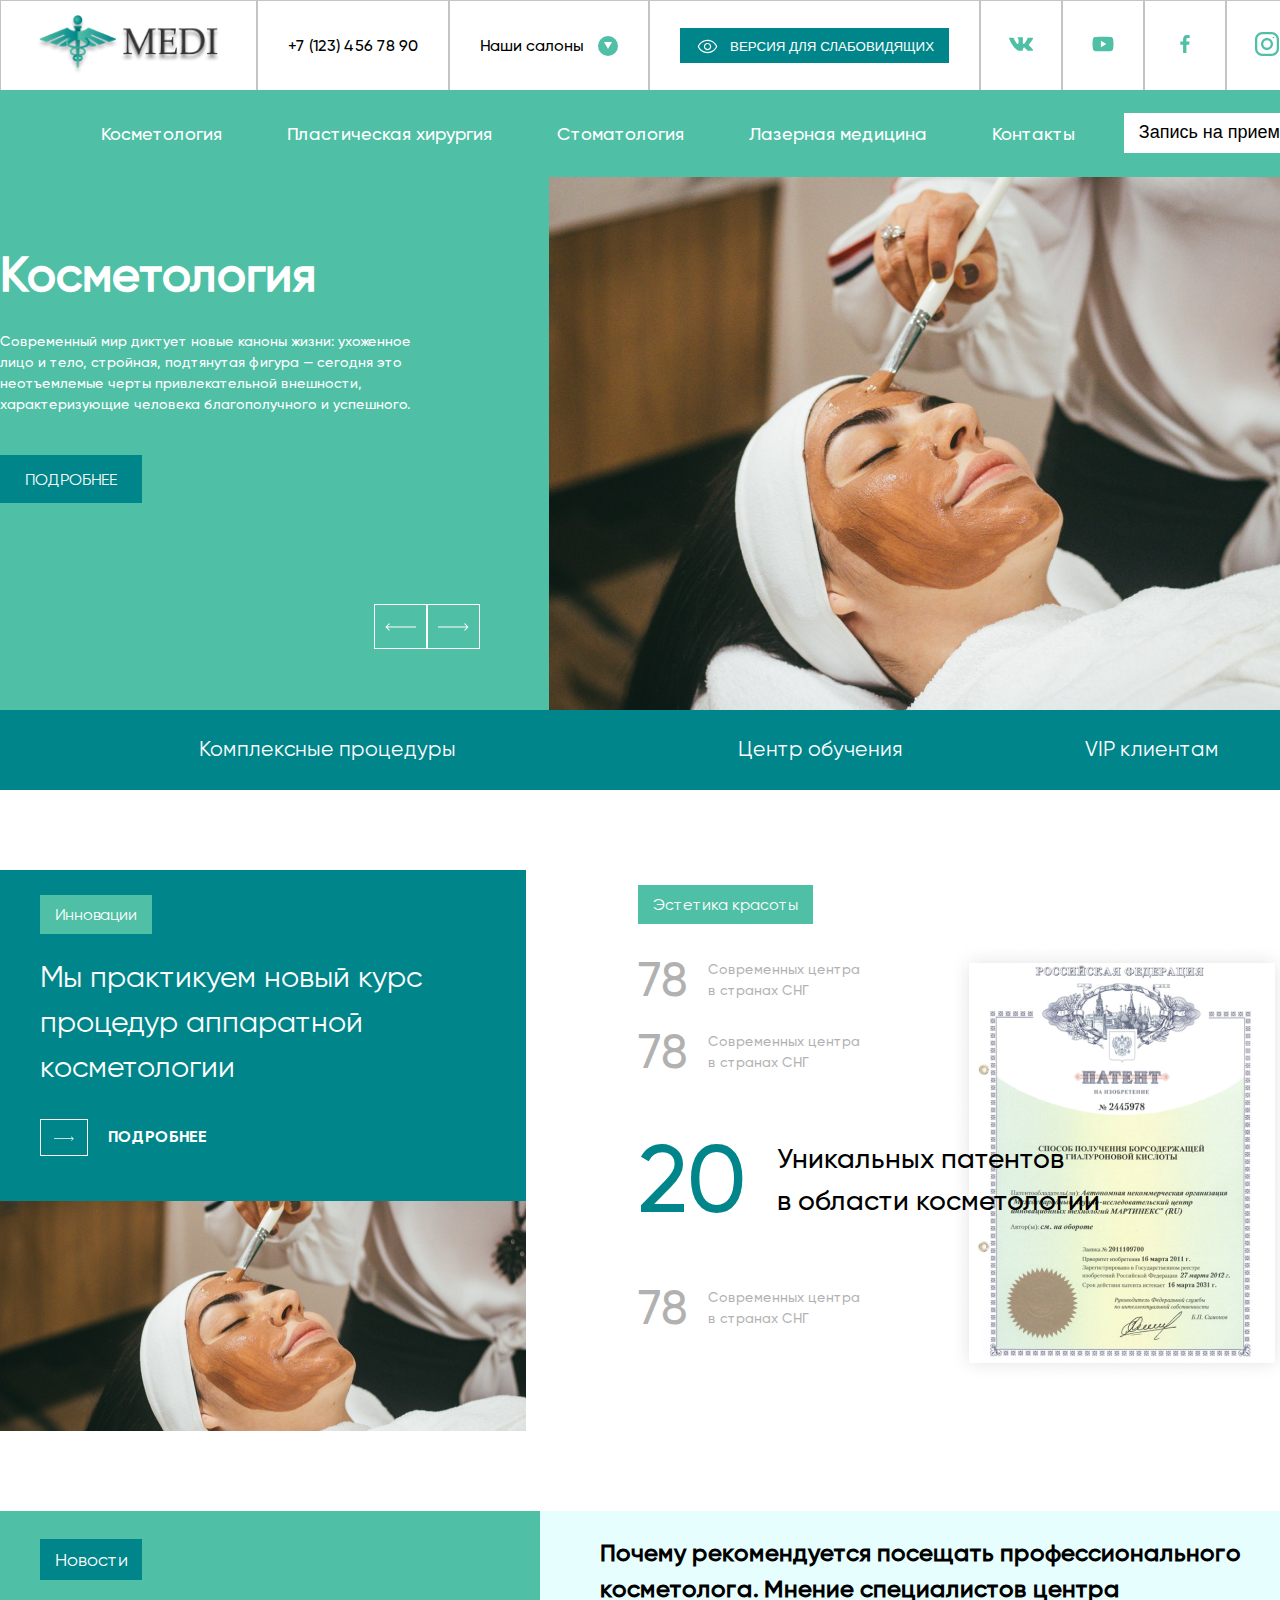
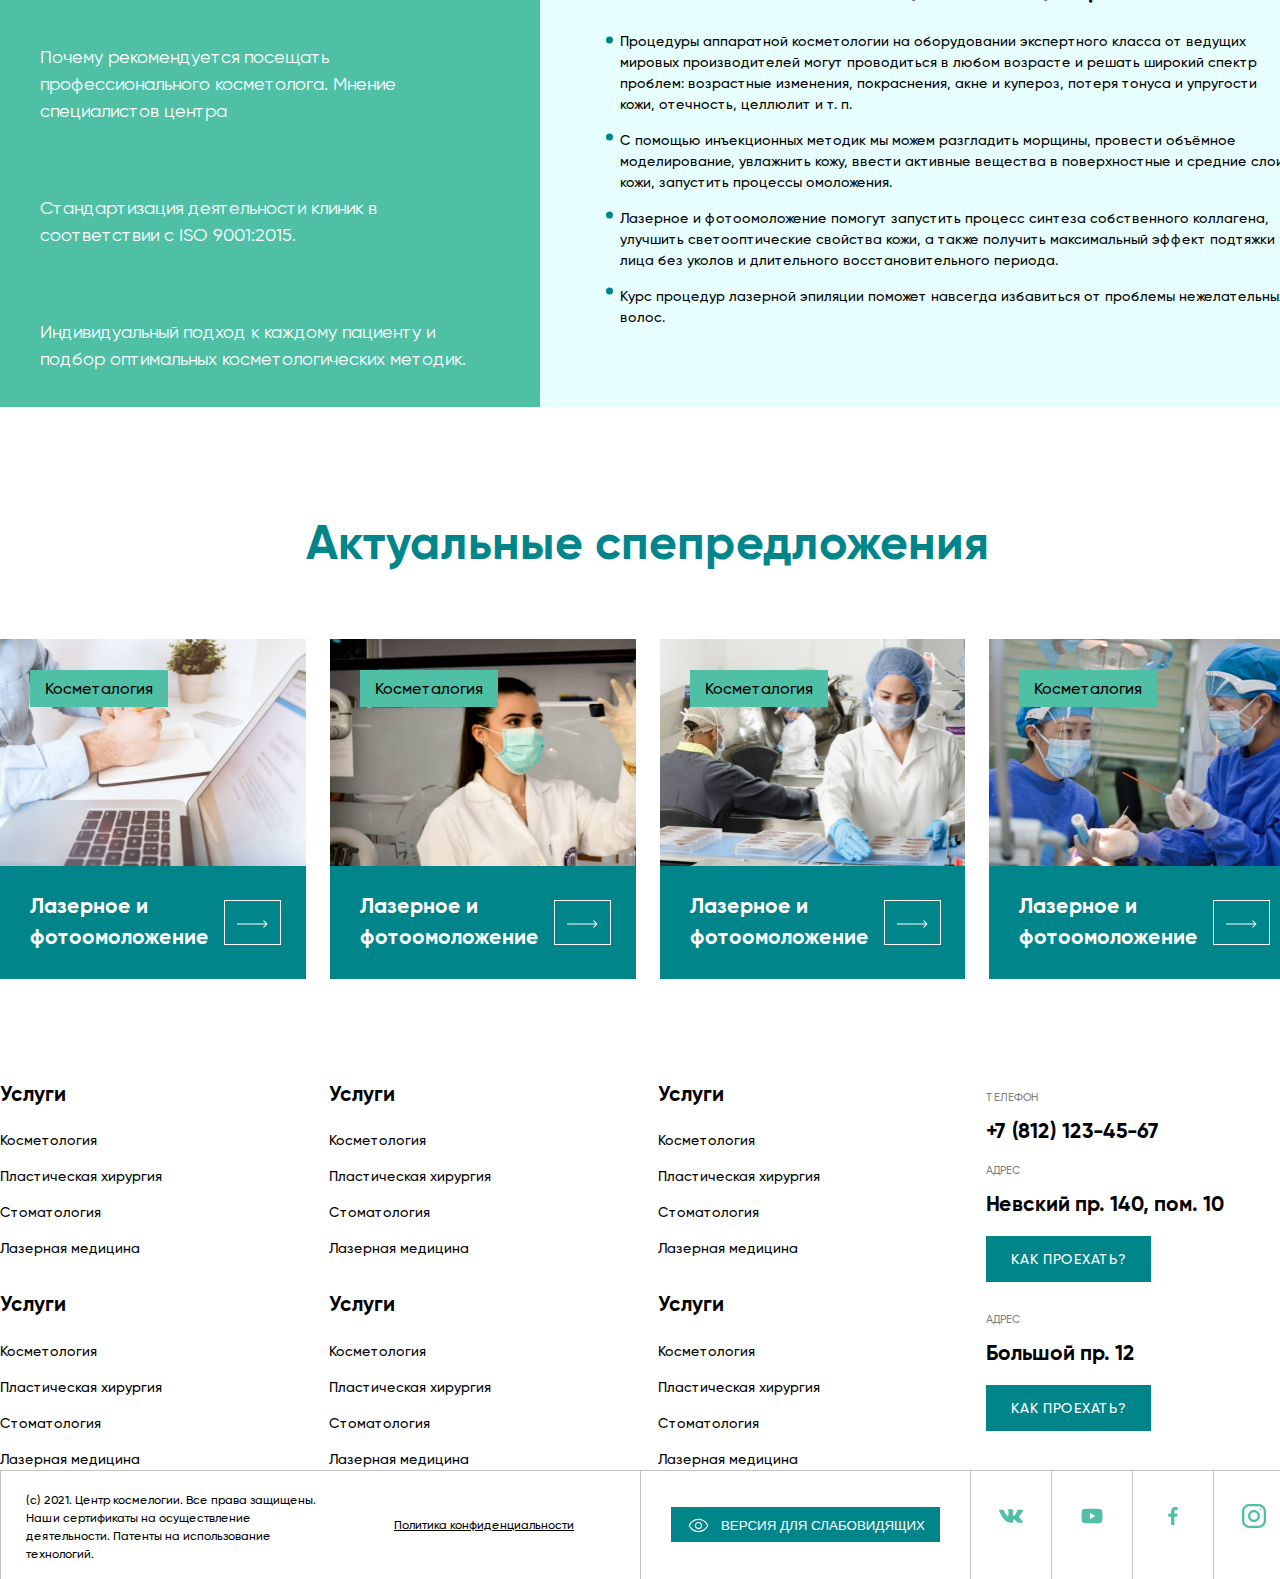
==== commit 12a7e586: "footer" ====
--- a/index.html
+++ b/index.html
@@ -187,7 +187,190 @@
         </div>
       </div>
     </section>
+    <!-- /inovations-news -->
+   
   </main>
   <!--/main-->
+  <section class="special-offer">
+    <div class="special-offer-container">
+      <h2 class="offer-title">Актуальные спепредложения</h2>
+      <div class="offers">
+        <div class="offer">
+          <div class="offer-1 offer-set">
+          <p class="offer-sticker">Косметалогия</p>
+          </div>
+          <div class="offer-link">
+            <p>Лазерное и<br>
+               фотоомоложение
+            </p>
+            <a href="#"><img src="./img/arrow.svg" alt="arrow-next" class="next"></a>
+          </div>
+        </div>
+
+        <div class="offer">
+          <div class="offer-2">
+            <p class="offer-sticker">Косметалогия</p>
+          </div>
+          <div class="offer-link">
+            <p>Лазерное и<br>
+              фотоомоложение
+            </p>
+            <a href="#"><img src="./img/arrow.svg" alt="arrow-next" class="next"></a>
+          </div>
+        </div>
+
+        <div class="offer">
+          <div class="offer-3">
+            <p class="offer-sticker">Косметалогия</p>
+          </div>
+          <div class="offer-link">
+            <p>Лазерное и<br>
+              фотоомоложение
+            </p>
+            <a href="#"><img src="./img/arrow.svg" alt="arrow-next" class="next"></a>
+          </div>
+        </div>
+
+        <div class="offer">
+          <div class="offer-4">
+            <p class="offer-sticker">Косметалогия</p>
+          </div>
+          <div class="offer-link">
+            <p>Лазерное и<br>
+              фотоомоложение
+            </p>
+            <a href="#"><img src="./img/arrow.svg" alt="arrow-next" class="next"></a>
+          </div>
+        </div>
+      </div>
+      <!-- /offers -->
+    </div>
+  </section>
+  <footer>
+    <div class="providers">
+      <div class="provider">
+      <p>Услуги</p>
+        <ul class="provider-info">
+          <li><a href="#" class="provider-link"> Косметология </a></li>
+          <li><a href="#" class="provider-link"> Пластическая хирургия </a></li>
+          <li><a href="#" class="provider-link"> Стоматология </a></li>
+          <li><a href="#" class="provider-link"> Лазерная медицина </a></li>
+        </ul>
+      </div>
+
+      <div class="provider">
+        <p>Услуги</p>
+        <ul class="provider-info">
+          <li><a href="#" class="provider-link"> Косметология </a></li>
+          <li><a href="#" class="provider-link"> Пластическая хирургия </a></li>
+          <li><a href="#" class="provider-link"> Стоматология </a></li>
+          <li><a href="#" class="provider-link"> Лазерная медицина </a></li>
+        </ul>
+      </div>
+
+      <div class="provider">
+        <p>Услуги</p>
+        <ul class="provider-info">
+          <li><a href="#" class="provider-link"> Косметология </a></li>
+          <li><a href="#" class="provider-link"> Пластическая хирургия </a></li>
+          <li><a href="#" class="provider-link"> Стоматология </a></li>
+          <li><a href="#" class="provider-link"> Лазерная медицина </a></li>
+        </ul>
+      </div>
+      
+      <div class="contact-info">
+        <div class="telephone">
+          <p class="con-text">телефон</p>
+          <p class="con-text-bold">+7 (812) 123-45-67</p>
+        </div>
+
+        <div class="addres">
+          <p class="con-text">адрес</p>
+          <p class="con-text-bold">Невский пр. 140, пом. 10</p>
+          <a href="#" class="gde-doroga-molodoi link-1">как проехать?</a>
+        </div>
+
+        <div class="addres">
+          <p class="con-text">адрес</p>
+          <p class="con-text-bold">Большой пр. 12</p>
+          <a href="#" class="gde-doroga-molodoi link-2">как проехать?</a>
+        </div>
+      </div>
+
+      <div class="provider">
+        <p>Услуги</p>
+        <ul class="provider-info">
+          <li><a href="#" class="provider-link"> Косметология </a></li>
+          <li><a href="#" class="provider-link"> Пластическая хирургия </a></li>
+          <li><a href="#" class="provider-link"> Стоматология </a></li>
+          <li><a href="#" class="provider-link"> Лазерная медицина </a></li>
+        </ul>
+      </div>
+      
+      <div class="provider">
+        <p>Услуги</p>
+        <ul class="provider-info">
+          <li><a href="#" class="provider-link"> Косметология </a></li>
+          <li><a href="#" class="provider-link"> Пластическая хирургия </a></li>
+          <li><a href="#" class="provider-link"> Стоматология </a></li>
+          <li><a href="#" class="provider-link"> Лазерная медицина </a></li>
+        </ul>
+      </div>
+
+      <div class="provider">
+        <p>Услуги</p>
+        <ul class="provider-info">
+          <li><a href="#" class="provider-link"> Косметология </a></li>
+          <li><a href="#" class="provider-link"> Пластическая хирургия </a></li>
+          <li><a href="#" class="provider-link"> Стоматология </a></li>
+          <li><a href="#" class="provider-link"> Лазерная медицина </a></li>
+        </ul>
+      </div>
+    </div>
+    <!-- /contact-info -->
+
+    
+    <div class="footer">
+     <div class="footer-content">
+      <div class="footer-text">
+        <p class="garant"> 
+          <a href="">
+           (c) 2021. Центр космелогии. Все права защищены.
+            Наши сертификаты на осуществление деятельности.
+            Патенты на использование технологий.
+          </a>
+        </p>
+        <p class="conf"><a href="">Политика конфиденциальности</a></p>
+      </div>
+      <div class="container eye-helper">
+        <button class="button-helper">
+          <span class="button-text"> ВЕРСИЯ ДЛЯ СЛАБОВИДЯЩИХ</span>
+          <img src="./img/eye.svg" alt="eye" class="eye" width="25px" height="17px">
+        </button>
+      </div>
+      <div class="social-club-container">
+      <div class="sc-container">
+        <a href="#" class="social-link">
+          <img src="./img/vk.svg" alt="vk-logo" class="vk">
+        </a>
+      </div>
+      <div class="sc-container">
+        <a href="#" class="social-link"><img src="./img/youtube.svg" alt="youtube-logo" class="youtube">
+        </a>
+      </div>
+      <div class="sc-container">
+        <a href="#" class="social-link">
+          <img src="./img/facebook.svg" alt="facebook-logo" class="facebook">
+        </a>
+      </div>
+      <div class="sc-container">
+        <a href="#" class="social-link">
+          <img src="./img/instagram.svg " alt="instagram-logo" class="instagram">
+        </a>
+      </div>
+       </div>
+      </div>
+    </div>
+  </footer>
 </body>
 </html>--- a/css/style.css
+++ b/css/style.css
@@ -16,6 +16,7 @@
 .container {
   border-left: 1px solid #C4C4C4;
   border-right: 1px solid #C4C4C4;
+  border-top:1px solid #C4C4C4;
   display: flex;
   align-items: center;
 }
@@ -435,3 +436,225 @@
   border-radius: 50%;
   background-color: #00868A;
 }
+/*  /inovations-news  */
+.special-offer{
+  margin-top: 100px;
+}
+.special-offer-container{
+  width: 1295px;
+  margin: 0 auto;
+}
+
+.offers{
+  display: grid;
+  grid-template-columns: 3fr 3fr 3fr 3fr;
+  column-gap:24px;
+}
+.offer{
+  background-color: #00868A;
+
+
+}
+.offer-link{
+  display:flex;
+}
+
+.offer-link>p{
+  display: inline-block;
+  padding-top: 25px;
+  padding-left: 30px;
+  padding-bottom: 25px;
+  margin:0;
+  font-size: 21px;
+  line-height: 150%;
+  font-family: 'Gilroy-Bold',sans-serif;
+  color:#fff;
+}
+
+.offer-link>a{
+  align-self:center;
+  padding:12px 12px;
+  border:1px solid #fff;
+  margin-left: 15px;
+}
+
+.offer-sticker{
+display: inline-block;
+padding: 9px 15px;
+background-color: #4FBFA5;
+margin-top:31px;
+margin-left: 30px;
+margin-bottom: 159px;
+
+}
+
+.offer-set{
+  background-size: cover;
+    background-repeat: no-repeat;
+}
+
+.offer-1{
+background:url("../img/offer-1.jpg") ;
+
+}
+
+.offer-2 {
+  background: url("../img/offer-2.png");
+}
+
+.offer-3 {
+  background: url("../img/offer-3.jpg");
+}
+
+.offer-4 {
+  background: url("../img/offer-4.jpg");
+}
+
+.offer-title{
+  font-family: 'Gilroy-Bold', sans-serif;
+  font-size: 48px;
+  line-height: 150%;
+  text-align: center;
+  color: #00868A;
+  margin: 0;
+  margin-bottom: 60px;
+}
+
+.providers{
+  display: grid;
+  width: 1295px;
+  margin: 0 auto;
+  grid-template-columns: 1fr 1fr 1fr 1fr;
+  grid-template-rows: 1fr 1fr;
+  row-gap: 30px;
+  column-gap:20px;
+  margin-top:100px;
+}
+.provider>p{
+  font-size: 21px;
+  line-height: 150%;
+  font-family: 'Gilroy-Bold',sans-serif;
+  margin:0;
+  margin-bottom: 20px;
+}
+.provider-link{
+  text-decoration: none;
+  font-size: 14px;
+  line-height: 150%;
+  color: #000000;
+  cursor: pointer;
+}
+
+.provider-info{
+  list-style: none;
+  margin:0;
+  padding:0;
+}
+
+.provider-info>li:not(:last-child){
+  margin-bottom:15px;
+}
+
+.contact-info{
+  grid-row: span 2;
+  margin-top: 11px;
+}
+
+.con-text{
+  margin: 0;
+  font-weight: 500;
+  font-size: 11px;
+  line-height: 150%;
+  color: #000000;
+  opacity: 0.5;
+  text-transform: uppercase;
+  margin-bottom: 10px;
+}
+
+.con-text-bold{
+  font-family: 'Gilroy-Bold',sans-serif;
+  font-size: 21px;
+  line-height: 150%;
+  color: #000000;
+  margin:0;
+  margin-bottom: 15px;
+}
+
+.gde-doroga-molodoi{
+  display:inline-block;
+  text-decoration: none;
+  font-size: 14px;
+  line-height: 16px;
+  letter-spacing: 0.05em;
+  text-transform: uppercase;
+  color: #FFFFFF;
+  background-color:#00868A;
+  padding:15px 25px;
+  cursor: pointer;
+  margin-bottom: 30px;;
+}
+
+.link-1{
+  margin-bottom: 30px;
+}
+.telephone{
+  margin-bottom: 15px;
+}
+
+.footer{
+  width:1295px;
+  margin: 0 auto;
+}
+
+.footer-content{
+  display: grid;
+  grid-template-columns: 6fr 3fr 3fr;
+}
+
+.footer-text{
+  display: flex;
+  border:1px solid #C4C4C4;
+  border-right:none;
+  border-bottom: none;
+  font-size: 12px;
+  line-height: 150%;
+  color: #000000;
+  font-family: 'Gilroy-Medium',sans-serif;
+  font-weight: 400;
+}
+
+.social-club-container{
+  display: flex;
+  border-top:1px solid #C4C4C4;
+  border-right:1px solid #C4C4C4;
+  
+}
+
+.garant {
+  margin-top:20px;
+  margin-bottom: 16px;
+  max-width: 302px;
+  margin-left: 25px;
+}
+.garant>a{
+text-decoration: none;
+color:black;
+}
+
+.conf {
+ margin:auto;
+ white-space: nowrap;
+}
+
+.conf>a{
+  color:black;
+}
+
+.sc-container{
+  padding:33px 28px;
+  border-right:1px solid #C4C4C4;
+}
+
+.sc-container:last-child{
+  border-right:none;
+}
